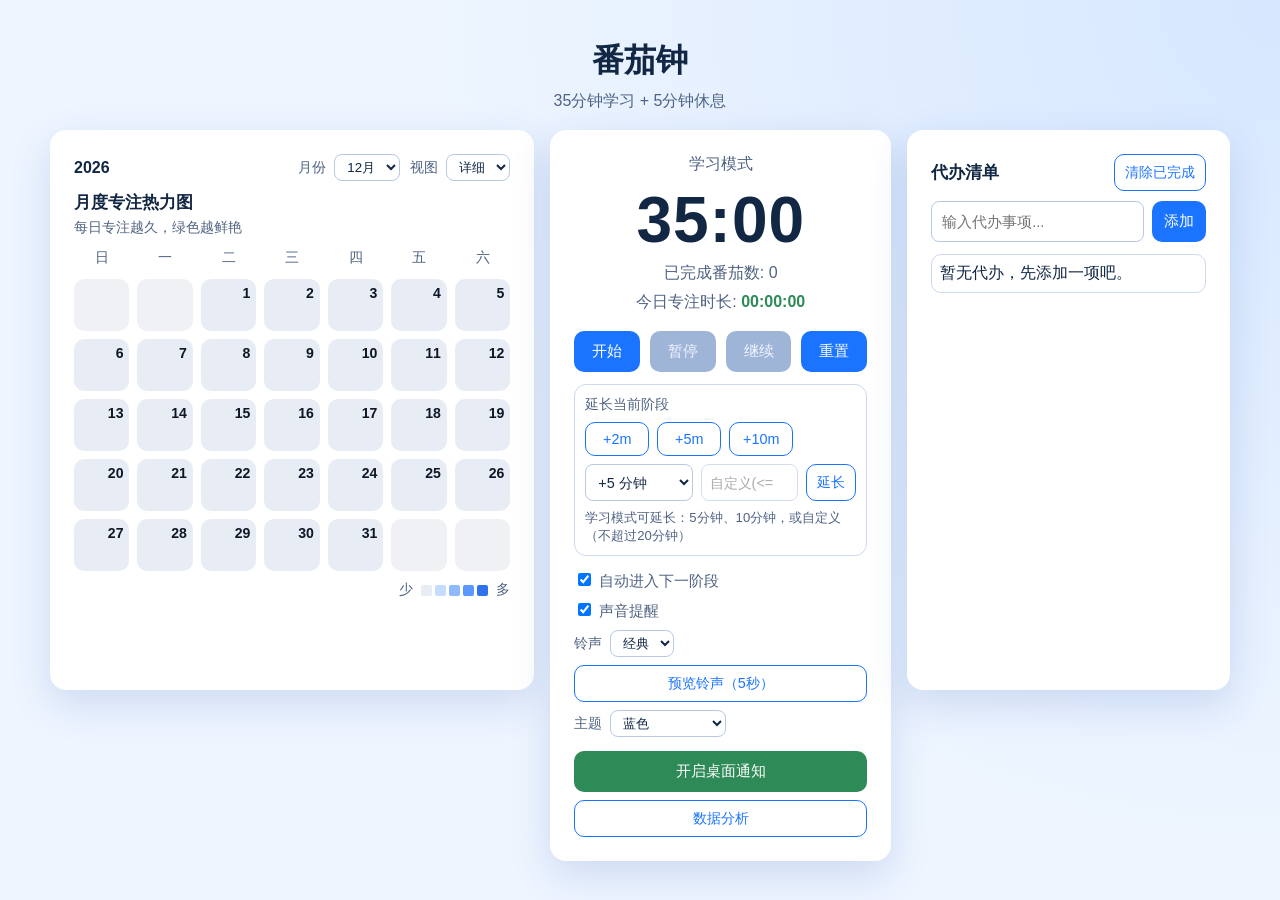
==== index.html @ 8746f549 "commit1" ====
﻿<!doctype html>
<html lang="zh-CN">
<head>
  <meta charset="UTF-8" />
  <meta name="viewport" content="width=device-width, initial-scale=1.0" />
  <title>番茄钟 35/5</title>
  <link rel="stylesheet" href="styles.css" />
</head>
<body>
  <main class="app">
    <h1>番茄钟</h1>
    <p class="subtitle">35分钟学习 + 5分钟休息</p>

    <div class="content-grid">
      <section class="card calendar-card">
        <div class="calendar-header">
          <div id="calendarYear" class="calendar-year"></div>
          <div class="calendar-controls">
            <label class="month-switch">
              <span>月份</span>
              <select id="monthSelect"></select>
            </label>
            <label class="view-switch">
              <span>视图</span>
              <select id="viewModeSelect">
                <option value="detailed">详细</option>
                <option value="compact">简洁</option>
              </select>
            </label>
          </div>
        </div>
        <div class="calendar-title">月度专注热力图</div>
        <div class="calendar-subtitle">每日专注越久，绿色越鲜艳</div>
        <div class="weekday-row">
          <span>日</span>
          <span>一</span>
          <span>二</span>
          <span>三</span>
          <span>四</span>
          <span>五</span>
          <span>六</span>
        </div>
        <div id="contributionGrid" class="contribution-grid" aria-label="focus-contributions"></div>
        <div class="legend">
          <span>少</span>
          <div class="legend-cells">
            <i class="cell lv-0"></i>
            <i class="cell lv-1"></i>
            <i class="cell lv-2"></i>
            <i class="cell lv-3"></i>
            <i class="cell lv-4"></i>
          </div>
          <span>多</span>
        </div>
      </section>

      <section class="card timer-card">
        <div class="mode" id="modeLabel">学习模式</div>
        <div class="time" id="timeDisplay">35:00</div>
        <div class="meta">已完成番茄数: <span id="pomodoroCount">0</span></div>
        <div class="daily">今日专注时长: <span id="dailyFocus" class="daily-time level-low">00:00:00</span></div>

        <div class="controls">
          <button id="startBtn">开始</button>
          <button id="pauseBtn" disabled>暂停</button>
          <button id="resumeBtn" disabled>继续</button>
          <button id="resetBtn">重置</button>
        </div>

        <div class="extend-box">
          <div class="extend-title">延长当前阶段</div>
          <div class="quick-extend">
            <button class="secondary-btn quick-extend-btn" type="button" data-minutes="2">+2m</button>
            <button class="secondary-btn quick-extend-btn" type="button" data-minutes="5">+5m</button>
            <button class="secondary-btn quick-extend-btn" type="button" data-minutes="10">+10m</button>
          </div>
          <div class="extend-controls">
            <select id="extendPresetSelect"></select>
            <input id="extendCustomMinutes" type="number" min="1" step="1" placeholder="自定义分钟" />
            <button id="applyExtendBtn" class="secondary-btn" type="button">延长</button>
          </div>
          <div id="extendHint" class="extend-hint"></div>
        </div>

        <div class="toggles">
          <label><input type="checkbox" id="autoNext" checked /> 自动进入下一阶段</label>
          <label><input type="checkbox" id="soundEnabled" checked /> 声音提醒</label>
          <label class="theme-switch">
            <span>铃声</span>
            <select id="ringtoneSelect">
              <option value="classic">经典</option>
              <option value="digital">数字</option>
              <option value="soft">柔和</option>
              <option value="urgent">紧急</option>
            </select>
          </label>
          <button id="previewSoundBtn" class="secondary-btn" type="button">预览铃声（5秒）</button>
          <label class="theme-switch">
            <span>主题</span>
            <select id="themeSelect">
              <option value="blue">蓝色</option>
              <option value="green">绿色</option>
              <option value="dark">暗色（旧版）</option>
            </select>
          </label>
        </div>

        <button id="notifyBtn" class="notify">开启桌面通知</button>
        <button id="openReviewModalBtn" class="secondary-btn review-btn" type="button">数据分析</button>
      </section>

      <section class="card todo-card">
        <div class="todo-header">
          <div class="todo-title">代办清单</div>
          <button id="clearDoneBtn" class="secondary-btn" type="button">清除已完成</button>
        </div>
        <div class="todo-input-row">
          <input id="todoInput" type="text" maxlength="80" placeholder="输入代办事项..." />
          <button id="addTodoBtn" type="button">添加</button>
        </div>
        <ul id="todoList" class="todo-list"></ul>
      </section>
    </div>

  </main>

  <div id="reviewModal" class="review-modal hidden" aria-hidden="true">
    <div class="review-modal-panel">
      <div class="review-header">
        <div class="review-title">数据分析</div>
        <button id="closeReviewModalBtn" class="secondary-btn" type="button">关闭</button>
      </div>
      <div class="review-range">
        <button id="reviewRange24Btn" class="range-btn active" type="button">过去24小时</button>
        <button id="reviewRange7Btn" class="range-btn" type="button">过去7天</button>
      </div>
      <div id="modalReviewDate" class="review-date"></div>
      <div id="modalReviewSubtitle" class="review-subtitle">专注时长分布（柱状图）</div>
      <canvas id="modalHourlyChart" class="hourly-chart" width="760" height="240" aria-label="modal-focus-hourly-chart"></canvas>
      <div class="review-meta">
        <span>今日中断次数: <strong id="modalInterruptCount">0</strong></span>
        <span>总专注时长: <strong id="modalReviewTotalFocus">00:00:00</strong></span>
      </div>
      <div class="review-advice-title">自动复盘建议</div>
      <ul id="modalReviewAdvice" class="review-advice"></ul>
    </div>
  </div>

  <script src="timer.js"></script>
</body>
</html>
---- styles.css ----
﻿:root {
  --bg1: #eef5ff;
  --bg2: #d6e7ff;
  --card: #ffffff;
  --text: #122744;
  --muted: #4f6383;
  --accent: #1b74ff;
  --accent-strong: #105ed6;
  --ok: #2e8a57;
  --daily-low: #2e8a57;
  --daily-mid: #c77800;
  --daily-high: #b42318;
  --lv-0: #e8edf5;
  --lv-1: #c5dbff;
  --lv-2: #8fb8ff;
  --lv-3: #5a98ff;
  --lv-4: #2f72f0;
  --calendar-day-text: #0f1726;
}

* { box-sizing: border-box; }

body {
  margin: 0;
  min-height: 100vh;
  font-family: "Segoe UI", "PingFang SC", "Microsoft YaHei", sans-serif;
  color: var(--text);
  background: radial-gradient(circle at top right, var(--bg2), var(--bg1) 55%);
  display: grid;
  place-items: center;
  padding: 24px;
  transition: background 0.25s ease, color 0.25s ease;
}

body.theme-green {
  --bg1: #eef9f1;
  --bg2: #d8f0df;
  --card: #ffffff;
  --text: #143124;
  --muted: #486a58;
  --accent: #2f9b5a;
  --accent-strong: #227545;
  --ok: #1f8a4d;
  --daily-low: #1f8a4d;
  --daily-mid: #2d9a5d;
  --daily-high: #0f6b35;
  --lv-0: #e8f3eb;
  --lv-1: #bde6cb;
  --lv-2: #7fd49a;
  --lv-3: #42be72;
  --lv-4: #1d8f4a;
  --calendar-day-text: #123222;
}

body.dark-theme {
  --bg1: #0d1525;
  --bg2: #1b2a46;
  --card: #162238;
  --text: #e8efff;
  --muted: #a5b8db;
  --accent: #66a3ff;
  --accent-strong: #8ab9ff;
  --ok: #43b26b;
  --daily-low: #56d98c;
  --daily-mid: #ffbf47;
  --daily-high: #ff7c7c;
  --lv-0: #2a3342;
  --lv-1: #0e4429;
  --lv-2: #006d32;
  --lv-3: #26a641;
  --lv-4: #39d353;
  --calendar-day-text: #e8efff;
}

.app { width: 100%; max-width: 1180px; }

.content-grid {
  display: grid;
  grid-template-columns: 1.35fr 0.95fr 0.9fr;
  gap: 16px;
  align-items: start;
}

.content-grid.compact-layout {
  grid-template-columns: 0.72fr 1.18fr 0.85fr;
  gap: 14px;
}

.timer-card {
  width: 100%;
}

.content-grid.compact-layout .timer-card {
  padding: 30px;
}

.content-grid.compact-layout .timer-card .time {
  font-size: 4.8rem;
}

.content-grid.compact-layout .timer-card .controls button {
  padding: 12px 14px;
  font-size: 1rem;
}

h1 {
  margin: 0 0 8px;
  text-align: center;
  font-size: 2rem;
}

.subtitle {
  margin: 0 0 18px;
  text-align: center;
  color: var(--muted);
}

.card {
  background: var(--card);
  border-radius: 16px;
  padding: 24px;
  box-shadow: 0 14px 40px rgba(13, 68, 163, 0.15);
  transition: background 0.25s ease, box-shadow 0.25s ease;
}

.mode { text-align: center; color: var(--muted); font-size: 1rem; }

.time {
  text-align: center;
  font-size: 4rem;
  font-weight: 700;
  letter-spacing: 1px;
  margin: 8px 0 6px;
}

.meta {
  text-align: center;
  color: var(--muted);
  margin-bottom: 8px;
}

.daily {
  text-align: center;
  color: var(--muted);
  margin-bottom: 18px;
}

.daily-time {
  font-weight: 700;
}

.daily-time.level-low {
  color: var(--daily-low);
}

.daily-time.level-mid {
  color: var(--daily-mid);
}

.daily-time.level-high {
  color: var(--daily-high);
}

.controls {
  display: grid;
  grid-template-columns: repeat(4, minmax(0, 1fr));
  gap: 10px;
}

.extend-box {
  margin-top: 12px;
  padding: 10px;
  border: 1px solid #cdd9ef;
  border-radius: 12px;
  background: rgba(255, 255, 255, 0.35);
}

.extend-title {
  font-size: 0.9rem;
  color: var(--muted);
  margin-bottom: 8px;
}

.extend-controls {
  display: grid;
  grid-template-columns: 1.1fr 1fr auto;
  gap: 8px;
}

.quick-extend {
  display: flex;
  gap: 8px;
  margin-bottom: 8px;
  flex-wrap: wrap;
}

.quick-extend-btn {
  min-width: 64px;
}

.extend-controls select,
.extend-controls input {
  width: 100%;
  border: 1px solid #b8c8e4;
  background: var(--card);
  color: var(--text);
  border-radius: 8px;
  padding: 8px;
  font-size: 0.9rem;
}

.extend-controls input:disabled {
  opacity: 0.6;
}

.extend-hint {
  margin-top: 8px;
  color: var(--muted);
  font-size: 0.82rem;
}

button {
  border: 0;
  background: var(--accent);
  color: #fff;
  padding: 10px 12px;
  border-radius: 10px;
  font-size: 0.95rem;
  cursor: pointer;
}

button:hover { background: var(--accent-strong); }
button:disabled { background: #9fb5d8; color: #f0f4ff; cursor: not-allowed; }

.toggles {
  margin-top: 14px;
  display: grid;
  gap: 8px;
  color: var(--muted);
  font-size: 0.95rem;
}

.notify {
  width: 100%;
  margin-top: 14px;
  background: var(--ok);
}

.notify:hover { background: #186a3b; }

.review-btn {
  width: 100%;
  margin-top: 8px;
}

.todo-card {
  width: 100%;
  min-height: 560px;
}

.todo-header {
  display: flex;
  align-items: center;
  justify-content: space-between;
  gap: 8px;
}

.todo-title {
  font-size: 1.05rem;
  font-weight: 700;
}

.todo-input-row {
  margin-top: 10px;
  display: grid;
  grid-template-columns: 1fr auto;
  gap: 8px;
}

.todo-input-row input {
  width: 100%;
  border: 1px solid #b8c8e4;
  background: var(--card);
  color: var(--text);
  border-radius: 8px;
  padding: 8px 10px;
  font-size: 0.92rem;
}

.todo-list {
  margin: 12px 0 0;
  padding: 0;
  list-style: none;
  display: grid;
  gap: 8px;
}

.todo-item {
  display: grid;
  grid-template-columns: auto auto 1fr auto;
  align-items: center;
  gap: 8px;
  padding: 8px;
  border: 1px solid #cdd9ef;
  border-radius: 10px;
  background: rgba(255, 255, 255, 0.45);
  cursor: default;
}

.todo-check {
  width: 18px;
  height: 18px;
  accent-color: var(--accent);
}

.todo-drag-handle {
  user-select: none;
  cursor: grab;
  color: var(--muted);
  font-weight: 700;
  letter-spacing: 1px;
}

.todo-item.dragging {
  opacity: 0.55;
}

.todo-item.dragging .todo-drag-handle {
  cursor: grabbing;
}

.todo-item.drag-over-top {
  border-top: 2px solid var(--accent);
}

.todo-item.drag-over-bottom {
  border-bottom: 2px solid var(--accent);
}

.todo-item.done .todo-text {
  text-decoration: line-through;
  color: var(--muted);
}

.todo-text {
  word-break: break-word;
}

.todo-del {
  border: 0;
  background: transparent;
  color: #d12b2b;
  cursor: pointer;
  padding: 4px 6px;
  border-radius: 6px;
}

.todo-del:hover {
  background: rgba(209, 43, 43, 0.12);
}

.calendar-card {
  width: 100%;
  min-height: 560px;
}

.content-grid.compact-layout .calendar-card {
  width: fit-content;
  min-width: 250px;
  max-width: 340px;
  min-height: 0;
  padding: 18px;
  justify-self: start;
  transform: translateX(-10px);
}

.calendar-header {
  display: flex;
  justify-content: space-between;
  align-items: center;
  gap: 12px;
}

.calendar-controls {
  display: inline-flex;
  align-items: center;
  gap: 10px;
}

.calendar-year {
  font-size: 1rem;
  font-weight: 700;
  color: var(--text);
}

.month-switch {
  display: inline-flex;
  align-items: center;
  gap: 8px;
  color: var(--muted);
  font-size: 0.9rem;
}

.month-switch select,
.view-switch select,
.theme-switch select {
  border: 1px solid #b8c8e4;
  background: var(--card);
  color: var(--text);
  border-radius: 8px;
  padding: 4px 8px;
}

.view-switch,
.theme-switch {
  display: inline-flex;
  align-items: center;
  gap: 8px;
  color: var(--muted);
  font-size: 0.9rem;
}

.secondary-btn {
  background: transparent;
  color: var(--accent);
  border: 1px solid var(--accent);
  font-size: 0.9rem;
  padding: 8px 10px;
}

.secondary-btn:hover {
  background: var(--accent);
  color: #ffffff;
}

.calendar-title {
  margin-top: 10px;
  font-size: 1.05rem;
  font-weight: 700;
}

.calendar-subtitle {
  margin-top: 4px;
  color: var(--muted);
  font-size: 0.9rem;
}

.contribution-grid {
  margin-top: 12px;
  display: grid;
  grid-template-columns: repeat(7, minmax(0, 1fr));
  gap: 8px;
}

.weekday-row {
  margin-top: 12px;
  display: grid;
  grid-template-columns: repeat(7, minmax(0, 1fr));
  gap: 8px;
  color: var(--muted);
  font-size: 0.85rem;
  text-align: center;
}

.calendar-day {
  min-height: 52px;
  border-radius: 2px;
  display: flex;
  align-items: flex-start;
  justify-content: flex-end;
  padding: 6px;
  border-radius: 10px;
  font-weight: 600;
  font-size: 0.88rem;
  color: var(--calendar-day-text);
  background: var(--lv-0);
}

.calendar-day.empty {
  background: rgba(148, 163, 184, 0.15);
  color: transparent;
}

.calendar-card.compact .weekday-row {
  display: none;
}

.calendar-card.compact .contribution-grid {
  margin-top: 10px;
  grid-template-columns: repeat(7, 11px);
  gap: 3px;
  justify-content: start;
}

.calendar-card.compact .calendar-day {
  width: 11px;
  min-width: 11px;
  min-height: 11px;
  height: 11px;
  padding: 0;
  border-radius: 2px;
  justify-content: center;
  align-items: center;
  font-size: 0;
}

.cell {
  width: 11px;
  height: 11px;
  border-radius: 2px;
  display: inline-block;
}

.lv-0 { background: var(--lv-0); }
.lv-1 { background: var(--lv-1); }
.lv-2 { background: var(--lv-2); }
.lv-3 { background: var(--lv-3); }
.lv-4 { background: var(--lv-4); }

.legend {
  margin-top: 10px;
  color: var(--muted);
  font-size: 0.85rem;
  display: flex;
  justify-content: flex-end;
  align-items: center;
  gap: 8px;
}

.legend-cells {
  display: inline-flex;
  gap: 3px;
}

.review-card {
  margin-top: 14px;
}

.review-header {
  display: flex;
  align-items: center;
  justify-content: space-between;
  gap: 8px;
}

.review-title {
  font-size: 1.08rem;
  font-weight: 700;
}

.review-date {
  color: var(--muted);
  font-size: 0.9rem;
}

.review-subtitle {
  margin-top: 6px;
  color: var(--muted);
  font-size: 0.9rem;
}

.review-range {
  margin-top: 10px;
  display: inline-flex;
  gap: 8px;
}

.range-btn {
  border: 1px solid #b8c8e4;
  background: var(--card);
  color: var(--text);
  padding: 6px 10px;
  border-radius: 999px;
  font-size: 0.86rem;
  cursor: pointer;
}

.range-btn.active {
  background: var(--accent);
  color: #fff;
  border-color: var(--accent);
}

.hourly-chart {
  margin-top: 10px;
  width: 100%;
  height: auto;
  border: 1px solid #cdd9ef;
  border-radius: 10px;
  background: rgba(255, 255, 255, 0.45);
}

.review-meta {
  margin-top: 10px;
  display: flex;
  flex-wrap: wrap;
  gap: 16px;
  color: var(--muted);
  font-size: 0.92rem;
}

.review-advice-title {
  margin-top: 12px;
  font-weight: 700;
  font-size: 0.95rem;
}

.review-advice {
  margin: 8px 0 0;
  padding-left: 18px;
  color: var(--text);
  display: grid;
  gap: 6px;
}

.review-modal {
  position: fixed;
  inset: 0;
  background: rgba(5, 10, 20, 0.45);
  display: grid;
  place-items: center;
  z-index: 9998;
  padding: 18px;
}

.review-modal.hidden {
  display: none;
}

.review-modal-panel {
  width: min(860px, 95vw);
  max-height: 88vh;
  overflow: auto;
  background: var(--card);
  color: var(--text);
  border-radius: 14px;
  padding: 18px;
  box-shadow: 0 16px 45px rgba(0, 0, 0, 0.28);
}

@media (max-width: 980px) {
  .content-grid { grid-template-columns: 1fr; }
  .calendar-card, .todo-card { min-height: 0; }
  .content-grid.compact-layout { grid-template-columns: 1fr; }
  .content-grid.compact-layout .calendar-card {
    width: 100%;
    max-width: none;
    min-width: 0;
    transform: none;
  }
  .content-grid.compact-layout .timer-card { padding: 24px; }
  .content-grid.compact-layout .timer-card .time { font-size: 4rem; }
}

@media (max-width: 520px) {
  .time { font-size: 3.1rem; }
  .controls { grid-template-columns: repeat(2, minmax(0, 1fr)); }
  .extend-controls { grid-template-columns: 1fr; }
  .quick-extend-btn { min-width: 0; flex: 1; }
  .calendar-header { flex-direction: column; align-items: flex-start; }
  .calendar-controls { width: 100%; justify-content: space-between; }
  .review-header { flex-direction: column; align-items: flex-start; }
  .todo-input-row { grid-template-columns: 1fr; }
  .calendar-day { min-height: 40px; font-size: 0.8rem; }
  .contribution-grid, .weekday-row { gap: 6px; }
  .calendar-card.compact .contribution-grid { grid-template-columns: repeat(7, 10px); gap: 2px; }
  .calendar-card.compact .calendar-day {
    width: 10px;
    min-width: 10px;
    min-height: 10px;
    height: 10px;
  }
}
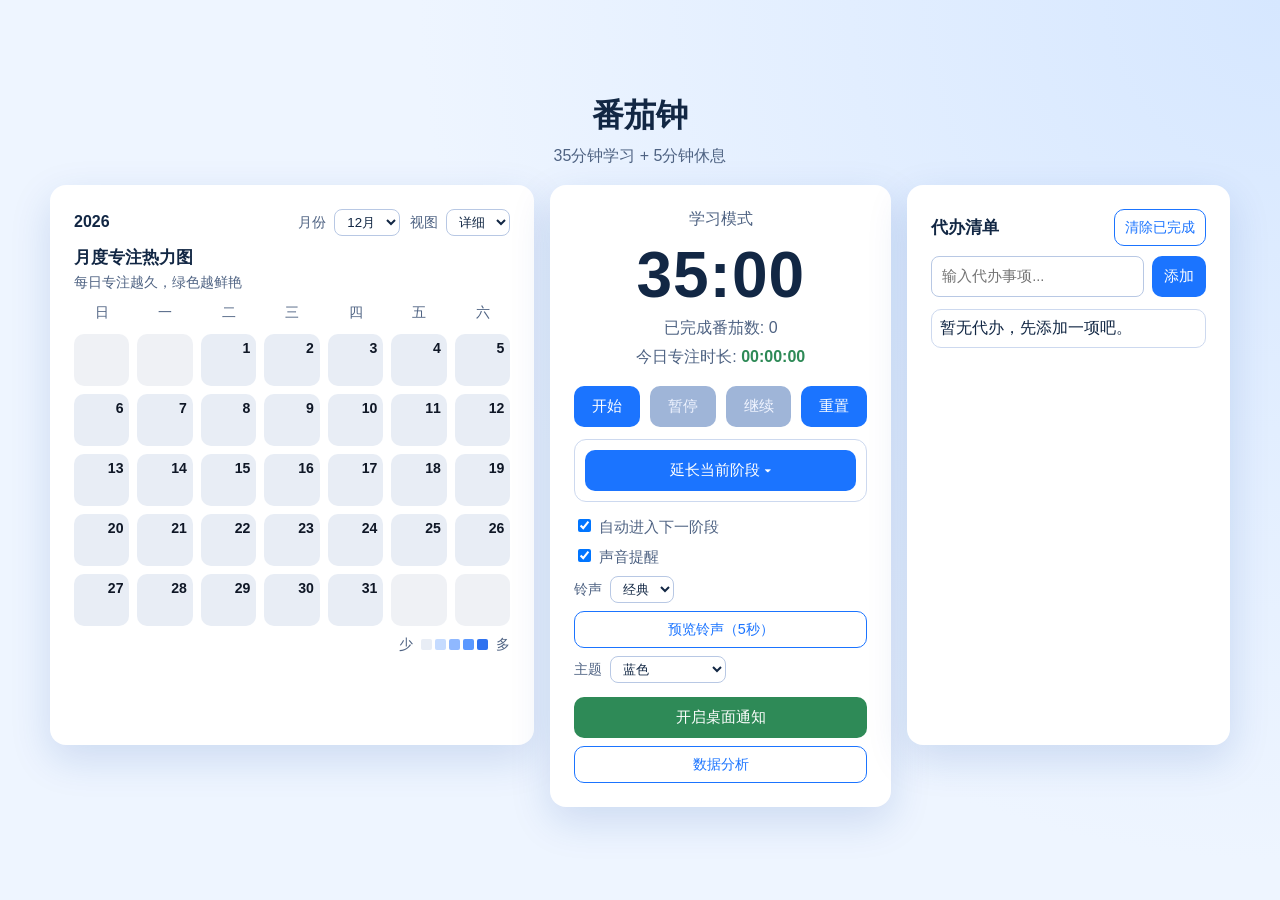
==== commit 008bc13f: "initial commit" ====
--- a/index.html
+++ b/index.html
@@ -68,18 +68,22 @@
         </div>
 
         <div class="extend-box">
-          <div class="extend-title">延长当前阶段</div>
-          <div class="quick-extend">
-            <button class="secondary-btn quick-extend-btn" type="button" data-minutes="2">+2m</button>
-            <button class="secondary-btn quick-extend-btn" type="button" data-minutes="5">+5m</button>
-            <button class="secondary-btn quick-extend-btn" type="button" data-minutes="10">+10m</button>
+          <button type="button" class="extend-title extend-trigger">延长当前阶段 ▾</button>
+          <div class="extend-details">
+            <div class="extend-details-inner">
+              <div class="quick-extend">
+                <button class="secondary-btn quick-extend-btn" type="button" data-minutes="2">+2m</button>
+                <button class="secondary-btn quick-extend-btn" type="button" data-minutes="5">+5m</button>
+                <button class="secondary-btn quick-extend-btn" type="button" data-minutes="10">+10m</button>
+              </div>
+              <div class="extend-controls">
+                <select id="extendPresetSelect"></select>
+                <input id="extendCustomMinutes" type="number" min="1" step="1" placeholder="自定义分钟" />
+                <button id="applyExtendBtn" class="secondary-btn" type="button">延长</button>
+              </div>
+              <div id="extendHint" class="extend-hint"></div>
+            </div>
           </div>
-          <div class="extend-controls">
-            <select id="extendPresetSelect"></select>
-            <input id="extendCustomMinutes" type="number" min="1" step="1" placeholder="自定义分钟" />
-            <button id="applyExtendBtn" class="secondary-btn" type="button">延长</button>
-          </div>
-          <div id="extendHint" class="extend-hint"></div>
         </div>
 
         <div class="toggles">
--- a/styles.css
+++ b/styles.css
@@ -173,12 +173,67 @@
   border: 1px solid #cdd9ef;
   border-radius: 12px;
   background: rgba(255, 255, 255, 0.35);
+  position: relative;
 }
 
 .extend-title {
   font-size: 0.9rem;
   color: var(--muted);
   margin-bottom: 8px;
+}
+
+.extend-trigger {
+  display: block;
+  width: 100%;
+  background: var(--accent);
+  color: #fff;
+  border: 0;
+  border-radius: 10px;
+  padding: 10px 12px;
+  margin-bottom: 0;
+  font-size: 0.95rem;
+  text-align: center;
+  cursor: pointer;
+  transition: background 0.2s ease;
+}
+
+.extend-trigger:hover,
+.extend-box:hover .extend-trigger,
+.extend-box:focus-within .extend-trigger {
+  background: var(--accent-strong);
+  color: #fff;
+}
+
+.extend-details {
+  position: absolute;
+  left: 10px;
+  right: 10px;
+  top: 100%;
+  z-index: 30;
+  margin-top: 8px;
+  padding: 10px;
+  background: var(--card);
+  border: 1px solid #cdd9ef;
+  border-radius: 12px;
+  box-shadow: 0 14px 30px rgba(13, 68, 163, 0.18);
+  opacity: 0;
+  transform: translateY(-6px);
+  pointer-events: none;
+  visibility: hidden;
+  transition: opacity 0.28s ease, transform 0.28s ease, visibility 0s linear 0.28s;
+}
+
+.extend-details-inner {
+  overflow: hidden;
+}
+
+.extend-box:hover .extend-details,
+.extend-box:focus-within .extend-details {
+  opacity: 1;
+  transform: translateY(0);
+  pointer-events: auto;
+  visibility: visible;
+  transition: opacity 0.28s ease, transform 0.28s ease, visibility 0s linear 0s;
 }
 
 .extend-controls {
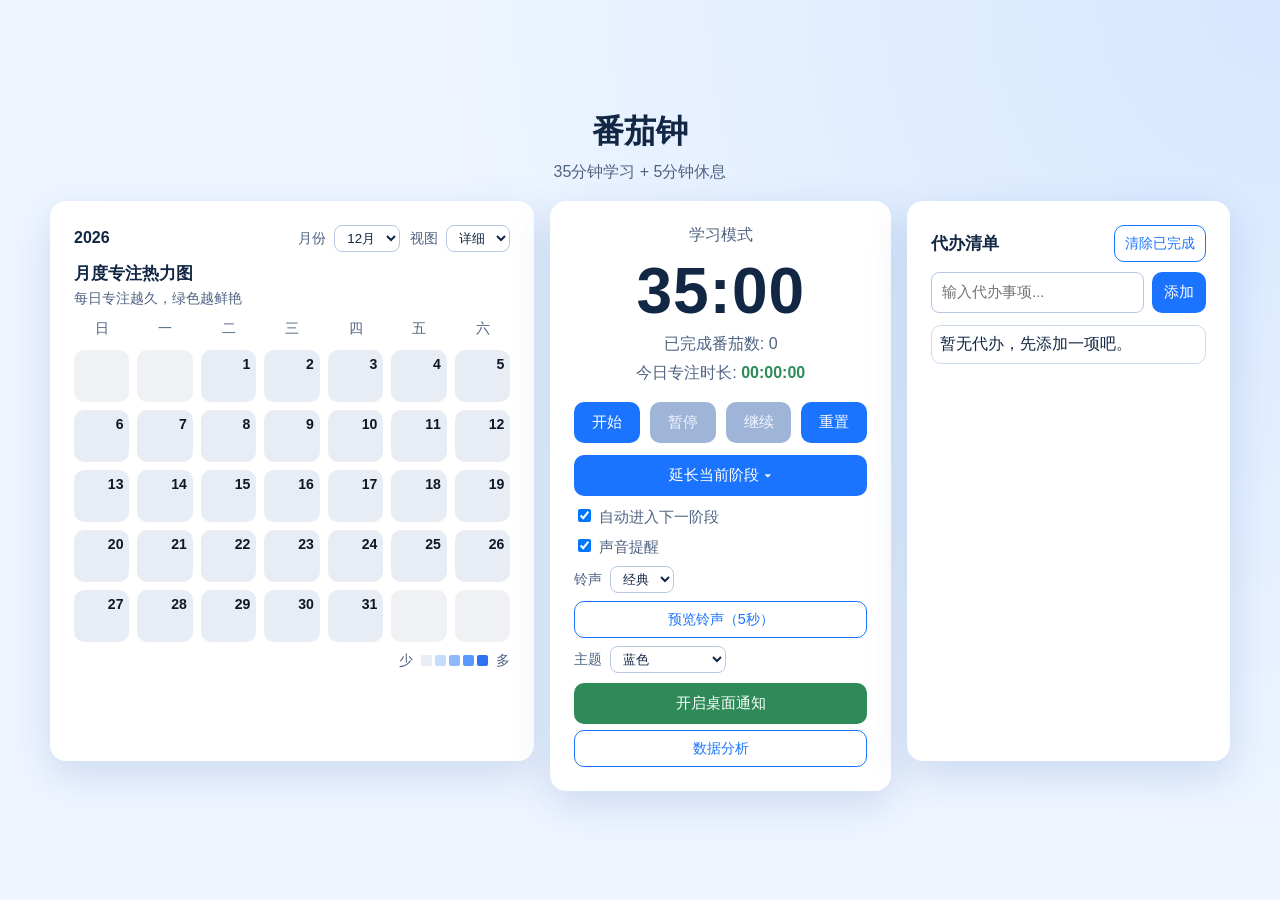
==== commit 6eefec7b: "feat: 优化延长按钮交互 - 去掉外框、添加箭头旋转动画、丝滑下拉展开效果" ====
--- a/index.html
+++ b/index.html
@@ -68,7 +68,7 @@
         </div>
 
         <div class="extend-box">
-          <button type="button" class="extend-title extend-trigger">延长当前阶段 ▾</button>
+          <button type="button" class="extend-trigger">延长当前阶段</button>
           <div class="extend-details">
             <div class="extend-details-inner">
               <div class="quick-extend">
--- a/styles.css
+++ b/styles.css
@@ -1,4 +1,4 @@
-﻿:root {
+:root {
   --bg1: #eef5ff;
   --bg2: #d6e7ff;
   --card: #ffffff;
@@ -169,18 +169,9 @@
 
 .extend-box {
   margin-top: 12px;
-  padding: 10px;
-  border: 1px solid #cdd9ef;
-  border-radius: 12px;
-  background: rgba(255, 255, 255, 0.35);
   position: relative;
 }
 
-.extend-title {
-  font-size: 0.9rem;
-  color: var(--muted);
-  margin-bottom: 8px;
-}
 
 .extend-trigger {
   display: block;
@@ -197,30 +188,51 @@
   transition: background 0.2s ease;
 }
 
-.extend-trigger:hover,
-.extend-box:hover .extend-trigger,
-.extend-box:focus-within .extend-trigger {
+.extend-trigger::after {
+  content: "▾";
+  display: inline-block;
+  margin-left: 5px;
+  transition: transform 0.35s cubic-bezier(0.4, 0, 0.2, 1);
+}
+
+.extend-trigger:hover {
   background: var(--accent-strong);
   color: #fff;
 }
 
+.extend-box:hover .extend-trigger::after,
+.extend-box:focus-within .extend-trigger::after {
+  transform: rotate(180deg);
+}
+
 .extend-details {
   position: absolute;
-  left: 10px;
-  right: 10px;
-  top: 100%;
+  left: 0;
+  right: 0;
+  top: calc(100% + 6px);
   z-index: 30;
-  margin-top: 8px;
-  padding: 10px;
+  padding: 12px;
   background: var(--card);
   border: 1px solid #cdd9ef;
   border-radius: 12px;
   box-shadow: 0 14px 30px rgba(13, 68, 163, 0.18);
   opacity: 0;
-  transform: translateY(-6px);
+  transform: translateY(-10px) scaleY(0.95);
+  transform-origin: top center;
   pointer-events: none;
   visibility: hidden;
-  transition: opacity 0.28s ease, transform 0.28s ease, visibility 0s linear 0.28s;
+  transition: opacity 0.35s cubic-bezier(0.4, 0, 0.2, 1),
+              transform 0.35s cubic-bezier(0.4, 0, 0.2, 1),
+              visibility 0s linear 0.35s;
+}
+
+.extend-details::before {
+  content: '';
+  position: absolute;
+  top: -8px;
+  left: 0;
+  right: 0;
+  height: 8px;
 }
 
 .extend-details-inner {
@@ -230,10 +242,12 @@
 .extend-box:hover .extend-details,
 .extend-box:focus-within .extend-details {
   opacity: 1;
-  transform: translateY(0);
+  transform: translateY(0) scaleY(1);
   pointer-events: auto;
   visibility: visible;
-  transition: opacity 0.28s ease, transform 0.28s ease, visibility 0s linear 0s;
+  transition: opacity 0.35s cubic-bezier(0.4, 0, 0.2, 1),
+              transform 0.35s cubic-bezier(0.4, 0, 0.2, 1),
+              visibility 0s linear 0s;
 }
 
 .extend-controls {
@@ -269,7 +283,7 @@
 }
 
 .extend-hint {
-  margin-top: 8px;
+  margin-top: 6px;
   color: var(--muted);
   font-size: 0.82rem;
 }
@@ -288,7 +302,7 @@
 button:disabled { background: #9fb5d8; color: #f0f4ff; cursor: not-allowed; }
 
 .toggles {
-  margin-top: 14px;
+  margin-top: 10px;
   display: grid;
   gap: 8px;
   color: var(--muted);
@@ -297,7 +311,7 @@
 
 .notify {
   width: 100%;
-  margin-top: 14px;
+  margin-top: 10px;
   background: var(--ok);
 }
 
@@ -305,7 +319,7 @@
 
 .review-btn {
   width: 100%;
-  margin-top: 8px;
+  margin-top: 6px;
 }
 
 .todo-card {
@@ -588,7 +602,7 @@
 }
 
 .review-card {
-  margin-top: 14px;
+  margin-top: 10px;
 }
 
 .review-header {
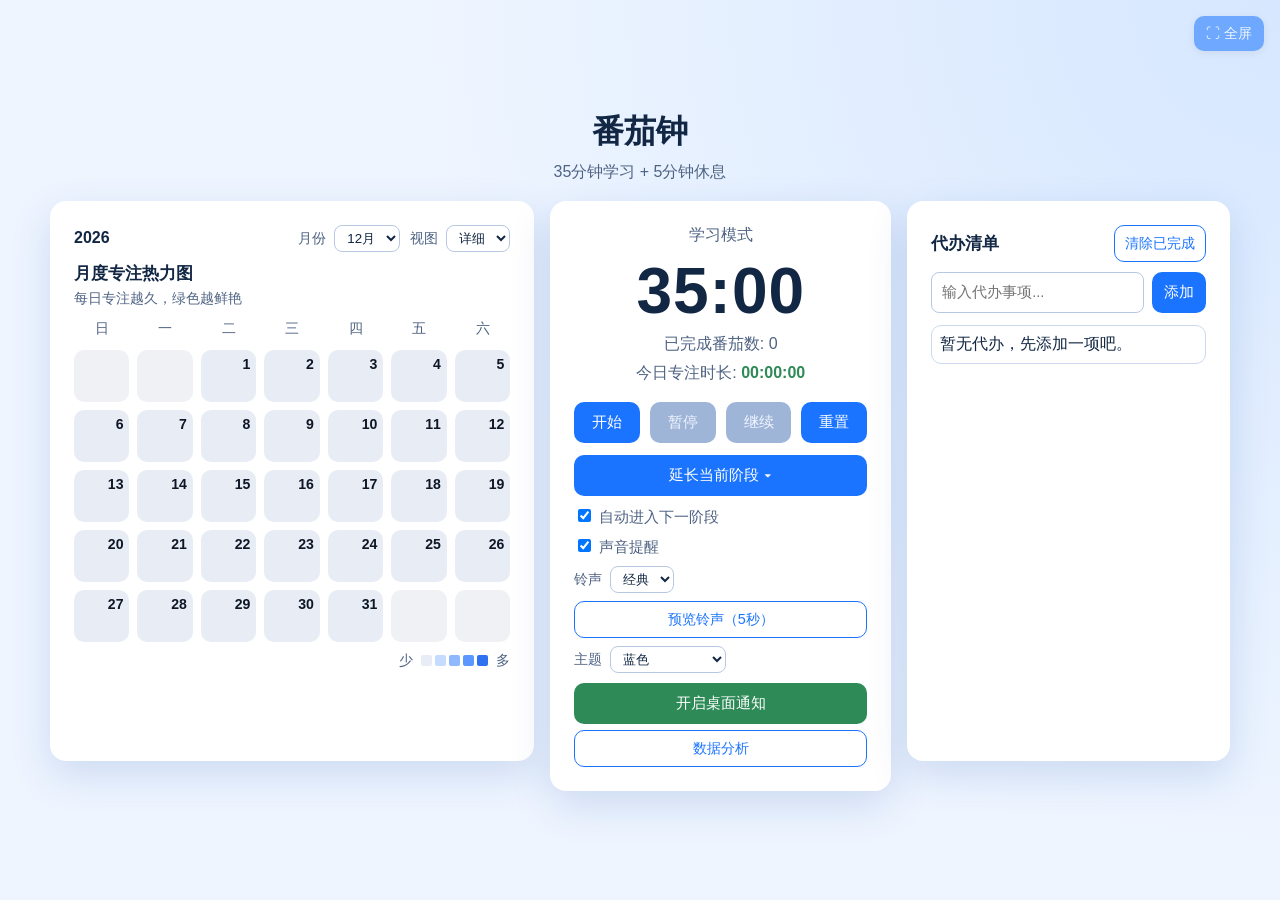
==== commit c92df19c: "initial commit" ====
--- a/index.html
+++ b/index.html
@@ -124,9 +124,11 @@
         </div>
         <ul id="todoList" class="todo-list"></ul>
       </section>
-    </div>
+   </div>
 
-  </main>
+    <button id="fullscreenBtn" class="fullscreen-btn" title="全屏模式 (Esc)">⛶ 全屏</button>
+
+ </main>
 
   <div id="reviewModal" class="review-modal hidden" aria-hidden="true">
     <div class="review-modal-panel">
--- a/styles.css
+++ b/styles.css
@@ -740,3 +740,34 @@
     height: 10px;
   }
 }
+
+
+/* ȫ����ť */
+.fullscreen-btn {
+  position: fixed;
+  top: 16px;
+  right: 16px;
+  z-index: 9997;
+  display: flex;
+  align-items: center;
+  gap: 5px;
+  padding: 8px 12px;
+  border: 0;
+  border-radius: 10px;
+  background: var(--accent);
+  color: #fff;
+  font-size: 0.88rem;
+  cursor: pointer;
+  opacity: 0.55;
+  transition: opacity 0.25s ease, background 0.2s ease;
+  box-shadow: 0 2px 10px rgba(0, 0, 0, 0.12);
+}
+
+.fullscreen-btn:hover {
+  opacity: 1;
+  background: var(--accent-strong);
+}
+
+.fullscreen-btn:active {
+  opacity: 0.85;
+}
